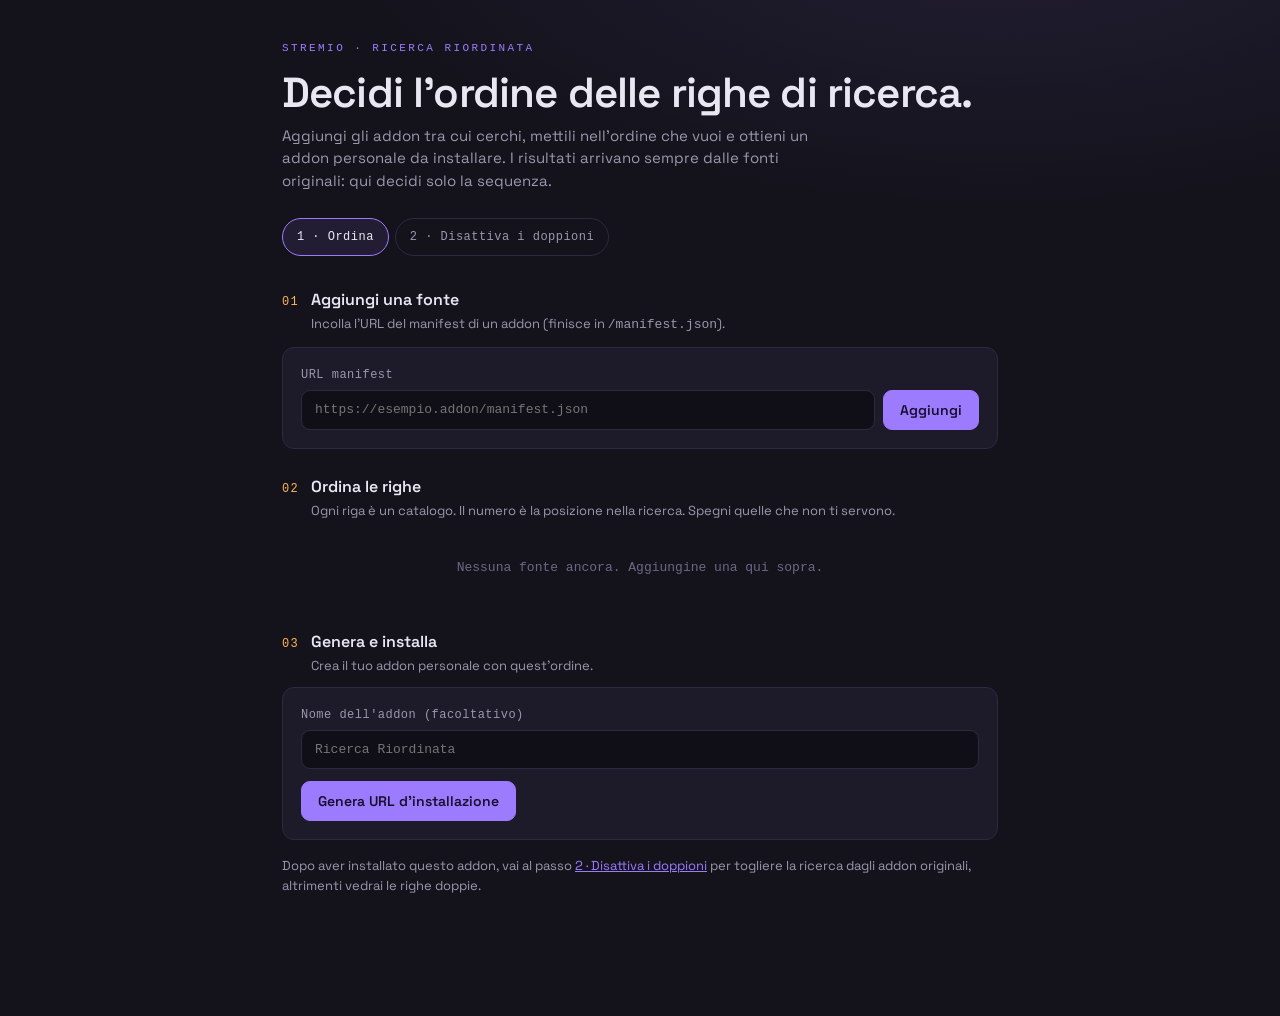
==== index.html @ 7d0d3658 "Alpha" ====
<!doctype html>
<html lang="it">
<head>
<meta charset="utf-8" />
<meta name="viewport" content="width=device-width, initial-scale=1" />
<title>Ricerca Riordinata · Configura</title>
<link rel="preconnect" href="https://fonts.googleapis.com" />
<link href="https://fonts.googleapis.com/css2?family=Space+Grotesk:wght@400;500;600;700&display=swap" rel="stylesheet" />
<link rel="stylesheet" href="/style.css" />
</head>
<body>
<div class="wrap">
  <header class="masthead">
    <p class="eyebrow">Stremio · Ricerca Riordinata</p>
    <h1>Decidi l'ordine delle righe di ricerca.</h1>
    <p class="lede">Aggiungi gli addon tra cui cerchi, mettili nell'ordine che vuoi e ottieni un addon personale da installare. I risultati arrivano sempre dalle fonti originali: qui decidi solo la sequenza.</p>
    <nav class="tabs">
      <a class="tab" href="/" aria-current="page">1 · Ordina</a>
      <a class="tab" href="/setup.html">2 · Disattiva i doppioni</a>
    </nav>
  </header>

  <section class="step">
    <div class="step-head">
      <span class="step-num">01</span>
      <div><h2 class="step-title">Aggiungi una fonte</h2>
      <p class="step-sub">Incolla l'URL del manifest di un addon (finisce in <code>/manifest.json</code>).</p></div>
    </div>
    <div class="card">
      <label class="field" for="murl">URL manifest</label>
      <div class="row-inline">
        <input id="murl" type="text" placeholder="https://esempio.addon/manifest.json" autocomplete="off" />
        <button id="add" class="primary">Aggiungi</button>
      </div>
      <div id="addMsg"></div>
    </div>
  </section>

  <section class="step">
    <div class="step-head">
      <span class="step-num">02</span>
      <div><h2 class="step-title">Ordina le righe</h2>
      <p class="step-sub">Ogni riga è un catalogo. Il numero è la posizione nella ricerca. Spegni quelle che non ti servono.</p></div>
    </div>
    <div id="list" class="sources"></div>
    <div id="emptyState" class="empty">Nessuna fonte ancora. Aggiungine una qui sopra.</div>
  </section>

  <section class="step">
    <div class="step-head">
      <span class="step-num">03</span>
      <div><h2 class="step-title">Genera e installa</h2>
      <p class="step-sub">Crea il tuo addon personale con quest'ordine.</p></div>
    </div>
    <div class="card">
      <label class="field" for="addonName">Nome dell'addon (facoltativo)</label>
      <input id="addonName" type="text" placeholder="Ricerca Riordinata" autocomplete="off" />
      <div style="height:12px"></div>
      <button id="gen" class="primary">Genera URL d'installazione</button>
      <div id="out"></div>
    </div>
    <p class="note" style="margin-top:16px">Dopo aver installato questo addon, vai al passo <a href="/setup.html">2 · Disattiva i doppioni</a> per togliere la ricerca dagli addon originali, altrimenti vedrai le righe doppie.</p>
  </section>
</div>

<script>
const $ = (s) => document.querySelector(s);
let rows = []; // {uid_up, utype, type, name, src, srcName, on}

function b64url(str){
  const bytes = new TextEncoder().encode(str);
  let bin=''; for (const b of bytes) bin += String.fromCharCode(b);
  return btoa(bin).replace(/\+/g,'-').replace(/\//g,'_').replace(/=+$/,'');
}
function isSearchable(cat){
  if (Array.isArray(cat.extra)) return cat.extra.some(e => e && e.name === 'search');
  if (Array.isArray(cat.extraSupported)) return cat.extraSupported.includes('search');
  return false;
}
function banner(el, kind, html){ el.innerHTML = '<div class="banner '+kind+'">'+html+'</div>'; }

async function addAddon(){
  const url = $('#murl').value.trim();
  const msg = $('#addMsg');
  if (!url){ banner(msg,'err','Inserisci un URL.'); return; }
  banner(msg,'warn','Leggo il manifest…');
  try {
    const r = await fetch('/api/manifest?url=' + encodeURIComponent(url));
    const m = await r.json();
    if (m.error) throw new Error(m.error);
    const cats = Array.isArray(m.catalogs) ? m.catalogs.filter(isSearchable) : [];
    if (!cats.length){ banner(msg,'warn','Questo addon non ha cataloghi con ricerca. Niente da aggiungere.'); return; }
    let added = 0;
    for (const c of cats){
      const key = url+'|'+c.type+'|'+c.id;
      if (rows.some(x => x._key === key)) continue;
      rows.push({
        _key: key,
        uid_up: c.id,
        utype: c.type,
        type: c.type,
        name: c.name || (m.name+' '+c.type),
        src: url,
        srcName: m.name || '(addon)',
        on: true,
      });
      added++;
    }
    $('#murl').value = '';
    banner(msg,'ok','Aggiunti '+added+' cataloghi da “'+(m.name||'addon')+'”.');
    render();
  } catch(e){
    banner(msg,'err','Non riesco a leggere questo addon: '+e.message);
  }
}

function move(i, d){
  const j = i + d;
  if (j < 0 || j >= rows.length) return;
  [rows[i], rows[j]] = [rows[j], rows[i]];
  render();
}
function render(){
  const list = $('#list');
  $('#emptyState').style.display = rows.length ? 'none' : 'block';
  list.innerHTML = '';
  rows.forEach((row, i) => {
    const el = document.createElement('div');
    el.className = 'src' + (row.on ? '' : ' off');
    el.innerHTML = `
      <div class="rank">${String(i+1).padStart(2,'0')}</div>
      <div>
        <div class="src-name"><input data-i="${i}" class="nm" type="text" value="${row.name.replace(/"/g,'&quot;')}" /></div>
        <div class="src-meta">${row.srcName} · ${row.utype}/${row.uid_up}</div>
      </div>
      <div class="src-ctrls">
        <span class="tag">${row.type}</span>
        <button class="icon" data-up="${i}" title="Su">↑</button>
        <button class="icon" data-down="${i}" title="Giù">↓</button>
        <button class="icon ghost" data-toggle="${i}" title="Accendi/spegni">${row.on ? '◉' : '◯'}</button>
        <button class="icon ghost" data-del="${i}" title="Rimuovi">✕</button>
      </div>`;
    list.appendChild(el);
  });
  list.querySelectorAll('input.nm').forEach(inp => inp.oninput = e => { rows[+e.target.dataset.i].name = e.target.value; });
  list.querySelectorAll('[data-up]').forEach(b => b.onclick = () => move(+b.dataset.up, -1));
  list.querySelectorAll('[data-down]').forEach(b => b.onclick = () => move(+b.dataset.down, +1));
  list.querySelectorAll('[data-toggle]').forEach(b => b.onclick = () => { const i=+b.dataset.toggle; rows[i].on=!rows[i].on; render(); });
  list.querySelectorAll('[data-del]').forEach(b => b.onclick = () => { rows.splice(+b.dataset.del,1); render(); });
}

function generate(){
  const out = $('#out');
  const active = rows.filter(r => r.on);
  if (!active.length){ banner(out,'err','Accendi almeno una fonte.'); return; }
  const cfg = {
    id: Math.random().toString(36).slice(2,8),
    name: ($('#addonName').value.trim() || 'Ricerca Riordinata'),
    catalogs: active.map((r, i) => ({
      uid: 'c' + i, name: r.name, type: r.type,
      src: r.src, utype: r.utype, uid_up: r.uid_up,
    })),
  };
  const blob = b64url(JSON.stringify(cfg));
  const installUrl = location.origin + '/' + blob + '/manifest.json';
  const deep = 'stremio://' + installUrl.replace(/^https?:\/\//, '');
  const web = 'https://web.stremio.com/#/addons?addon=' + encodeURIComponent(installUrl);
  out.innerHTML = `
    <div class="output">
      <div class="note"><strong>Il tuo addon è pronto.</strong> Installalo, poi disattiva i doppioni al passo 2.</div>
      <div class="url-box">${installUrl}</div>
      <div class="btn-row">
        <button class="primary" id="copyUrl">Copia URL</button>
        <a href="${deep}"><button>Apri in Stremio (app)</button></a>
        <a href="${web}" target="_blank" rel="noopener"><button class="ghost">Apri in Stremio Web</button></a>
      </div>
    </div>`;
  $('#copyUrl').onclick = () => { navigator.clipboard.writeText(installUrl); $('#copyUrl').textContent='Copiato ✓'; };
}

$('#add').onclick = addAddon;
$('#murl').addEventListener('keydown', e => { if (e.key === 'Enter') addAddon(); });
$('#gen').onclick = generate;
render();
</script>
</body>
</html>
---- style.css ----
/* Ricerca Riordinata - stile condiviso
   Direzione: una "console" scura dove ordini le fonti come tracce su un mixer.
   L'ordine E' il contenuto, quindi i numeri di rango (01,02,03) sono significativi,
   non decorativi: sono l'unico vezzo, in mono ambra. */

:root {
  --bg: #14131c;
  --bg-2: #100f17;
  --surface: #1d1b29;
  --surface-2: #242233;
  --line: #2c2940;
  --line-soft: #232136;
  --ink: #e9e7f2;
  --ink-mut: #9b97ad;
  --ink-dim: #6c6884;
  --violet: #9d7bff;
  --violet-press: #8a64ff;
  --amber: #ffb454;
  --green: #5bd6a0;
  --red: #ff6b7d;
  --radius: 12px;
  --mono: ui-monospace, "SF Mono", "JetBrains Mono", Menlo, Consolas, monospace;
  --sans: "Space Grotesk", system-ui, -apple-system, Segoe UI, Roboto, sans-serif;
}

* { box-sizing: border-box; }

body {
  margin: 0;
  background:
    radial-gradient(1100px 480px at 78% -8%, rgba(157, 123, 255, 0.10), transparent 60%),
    var(--bg);
  color: var(--ink);
  font-family: var(--sans);
  line-height: 1.5;
  -webkit-font-smoothing: antialiased;
}

.wrap { max-width: 760px; margin: 0 auto; padding: 40px 22px 96px; }

/* header */
.masthead { margin-bottom: 30px; }
.eyebrow {
  font-family: var(--mono);
  font-size: 11px;
  letter-spacing: 0.22em;
  text-transform: uppercase;
  color: var(--violet);
  margin: 0 0 14px;
}
h1 {
  font-size: clamp(28px, 6vw, 42px);
  letter-spacing: -0.02em;
  font-weight: 600;
  margin: 0 0 10px;
  line-height: 1.05;
}
.lede { color: var(--ink-mut); margin: 0; max-width: 56ch; font-size: 15px; }

.tabs { display: flex; gap: 6px; margin: 26px 0 32px; }
.tab {
  font-family: var(--mono); font-size: 12px; letter-spacing: 0.04em;
  text-decoration: none; color: var(--ink-mut);
  padding: 9px 14px; border: 1px solid var(--line); border-radius: 999px;
}
.tab[aria-current="page"] { color: var(--ink); border-color: var(--violet); background: rgba(157,123,255,0.10); }

/* sections */
.step { margin-bottom: 26px; }
.step-head { display: flex; align-items: baseline; gap: 12px; margin-bottom: 12px; }
.step-num { font-family: var(--mono); font-size: 12px; color: var(--amber); letter-spacing: 0.1em; }
.step-title { font-size: 16px; font-weight: 600; margin: 0; }
.step-sub { color: var(--ink-mut); font-size: 13px; margin: 2px 0 0; }

.card {
  background: var(--surface);
  border: 1px solid var(--line);
  border-radius: var(--radius);
  padding: 18px;
}

/* inputs */
label.field { display: block; font-size: 12px; color: var(--ink-mut); margin-bottom: 6px; font-family: var(--mono); letter-spacing: 0.04em; }
input[type="text"], input[type="email"], input[type="password"], textarea {
  width: 100%; background: var(--bg-2); color: var(--ink);
  border: 1px solid var(--line); border-radius: 9px; padding: 11px 13px;
  font-family: var(--mono); font-size: 13px; outline: none;
}
input:focus, textarea:focus { border-color: var(--violet); box-shadow: 0 0 0 3px rgba(157,123,255,0.16); }
.row-inline { display: flex; gap: 8px; }
.row-inline input { flex: 1; }

/* buttons */
button {
  font-family: var(--sans); font-size: 14px; font-weight: 500;
  border: 1px solid var(--line); background: var(--surface-2); color: var(--ink);
  padding: 10px 16px; border-radius: 9px; cursor: pointer; transition: 0.12s;
}
button:hover { border-color: var(--violet); }
button:active { transform: translateY(1px); }
button.primary { background: var(--violet); border-color: var(--violet); color: #160f2e; font-weight: 600; }
button.primary:hover { background: var(--violet-press); }
button.ghost { background: transparent; }
button:disabled { opacity: 0.45; cursor: not-allowed; }
button.icon { padding: 7px 10px; font-family: var(--mono); font-size: 13px; min-width: 38px; }

/* source list */
.sources { display: flex; flex-direction: column; gap: 8px; margin-top: 4px; }
.src {
  display: grid; grid-template-columns: 42px 1fr auto; align-items: center; gap: 12px;
  background: var(--surface); border: 1px solid var(--line); border-radius: 10px;
  padding: 12px 14px;
}
.src.off { opacity: 0.42; }
.rank { font-family: var(--mono); font-size: 20px; font-weight: 700; color: var(--amber); text-align: center; }
.src.off .rank { color: var(--ink-dim); }
.src-name { font-size: 15px; font-weight: 600; }
.src-name input { font-size: 14px; padding: 6px 8px; }
.src-meta { font-family: var(--mono); font-size: 11px; color: var(--ink-dim); margin-top: 3px; word-break: break-all; }
.src-ctrls { display: flex; gap: 4px; align-items: center; }

.tag { font-family: var(--mono); font-size: 10px; letter-spacing: 0.05em; text-transform: uppercase;
  padding: 2px 7px; border-radius: 5px; border: 1px solid var(--line); color: var(--ink-mut); }

/* output */
.output { background: var(--bg-2); border: 1px solid var(--violet); border-radius: 10px; padding: 16px; margin-top: 6px; }
.url-box { font-family: var(--mono); font-size: 12px; color: var(--green); background: #0c0b12;
  border: 1px solid var(--line); border-radius: 8px; padding: 12px; word-break: break-all; margin: 10px 0; }
.btn-row { display: flex; gap: 8px; flex-wrap: wrap; }

.note { font-size: 13px; color: var(--ink-mut); }
.note strong { color: var(--ink); font-weight: 600; }
.banner { border-radius: 9px; padding: 11px 14px; font-size: 13px; margin: 10px 0; border: 1px solid; }
.banner.warn { color: var(--amber); border-color: rgba(255,180,84,0.4); background: rgba(255,180,84,0.07); }
.banner.ok { color: var(--green); border-color: rgba(91,214,160,0.4); background: rgba(91,214,160,0.08); }
.banner.err { color: var(--red); border-color: rgba(255,107,125,0.4); background: rgba(255,107,125,0.08); }

.muted { color: var(--ink-dim); }
a { color: var(--violet); }
hr.sep { border: none; border-top: 1px solid var(--line-soft); margin: 30px 0; }
.empty { text-align: center; color: var(--ink-dim); font-family: var(--mono); font-size: 13px; padding: 26px 0; }

.checkline { display: flex; align-items: center; gap: 10px; padding: 11px 12px; border: 1px solid var(--line); border-radius: 9px; background: var(--surface); }
.checkline input[type="checkbox"] { width: 17px; height: 17px; accent-color: var(--violet); }
.checkline .nm { font-weight: 600; font-size: 14px; }
.checkline .meta { font-family: var(--mono); font-size: 11px; color: var(--ink-dim); }

@media (max-width: 540px) {
  .src { grid-template-columns: 34px 1fr; }
  .src-ctrls { grid-column: 1 / -1; justify-content: flex-end; margin-top: 8px; }
  .rank { font-size: 17px; }
}
@media (prefers-reduced-motion: reduce) { * { transition: none !important; } }
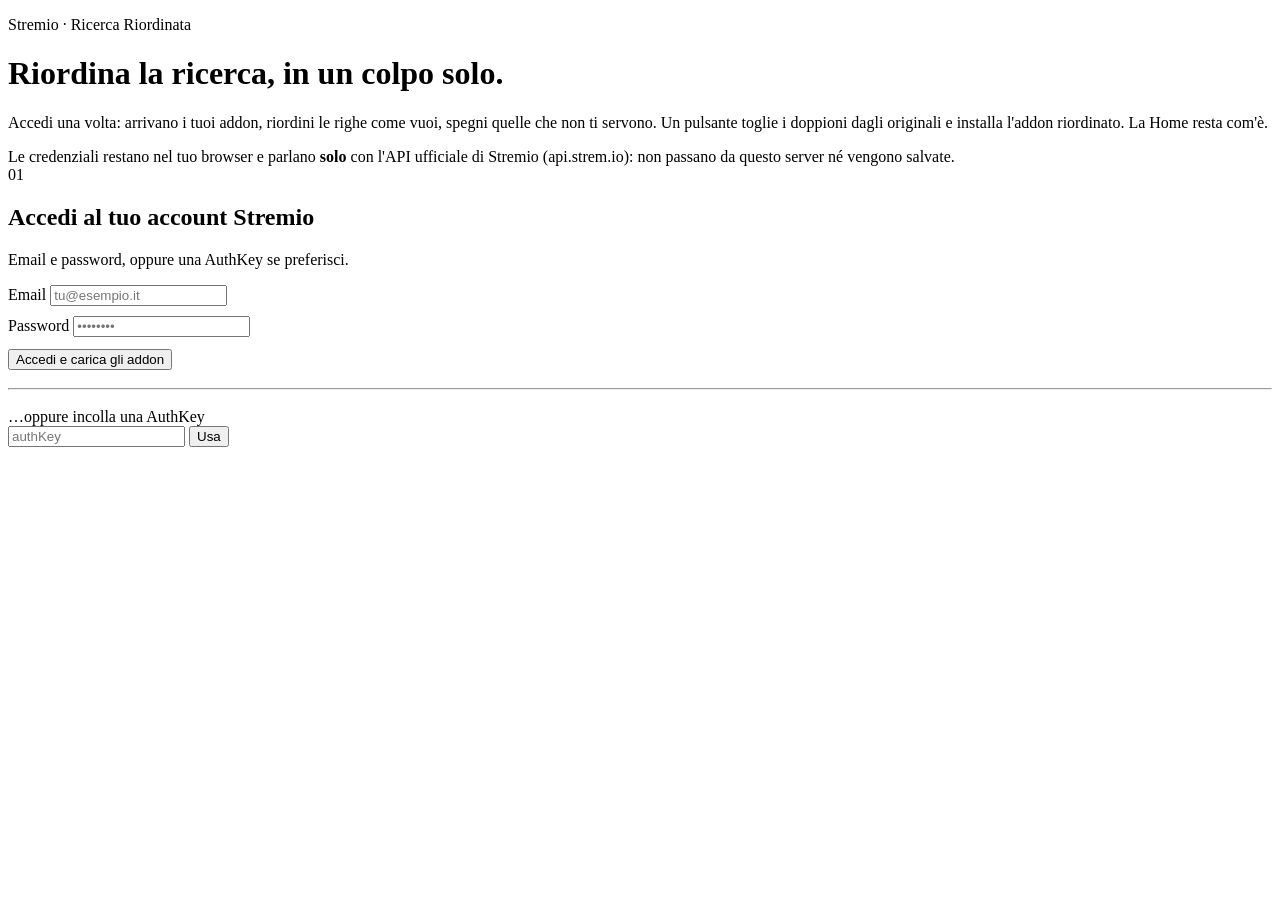
==== commit 1dd5bd7d: "Update" ====
--- a/index.html
+++ b/index.html
@@ -3,7 +3,7 @@
 <head>
 <meta charset="utf-8" />
 <meta name="viewport" content="width=device-width, initial-scale=1" />
-<title>Ricerca Riordinata · Configura</title>
+<title>Ricerca Riordinata · Stremio</title>
 <link rel="preconnect" href="https://fonts.googleapis.com" />
 <link href="https://fonts.googleapis.com/css2?family=Space+Grotesk:wght@400;500;600;700&display=swap" rel="stylesheet" />
 <link rel="stylesheet" href="/style.css" />
@@ -12,176 +12,239 @@
 <div class="wrap">
   <header class="masthead">
     <p class="eyebrow">Stremio · Ricerca Riordinata</p>
-    <h1>Decidi l'ordine delle righe di ricerca.</h1>
-    <p class="lede">Aggiungi gli addon tra cui cerchi, mettili nell'ordine che vuoi e ottieni un addon personale da installare. I risultati arrivano sempre dalle fonti originali: qui decidi solo la sequenza.</p>
-    <nav class="tabs">
-      <a class="tab" href="/" aria-current="page">1 · Ordina</a>
-      <a class="tab" href="/setup.html">2 · Disattiva i doppioni</a>
-    </nav>
+    <h1>Riordina la ricerca, in un colpo solo.</h1>
+    <p class="lede">Accedi una volta: arrivano i tuoi addon, riordini le righe come vuoi, spegni quelle che non ti servono. Un pulsante toglie i doppioni dagli originali e installa l'addon riordinato. La Home resta com'è.</p>
   </header>
 
-  <section class="step">
-    <div class="step-head">
-      <span class="step-num">01</span>
-      <div><h2 class="step-title">Aggiungi una fonte</h2>
-      <p class="step-sub">Incolla l'URL del manifest di un addon (finisce in <code>/manifest.json</code>).</p></div>
+  <div class="banner warn">
+    Le credenziali restano nel tuo browser e parlano <strong>solo</strong> con l'API ufficiale di Stremio (api.strem.io): non passano da questo server né vengono salvate.
+  </div>
+
+  <!-- STEP 1: LOGIN -->
+  <section class="step" id="loginStep">
+    <div class="step-head"><span class="step-num">01</span>
+      <div><h2 class="step-title">Accedi al tuo account Stremio</h2>
+      <p class="step-sub">Email e password, oppure una AuthKey se preferisci.</p></div>
     </div>
     <div class="card">
-      <label class="field" for="murl">URL manifest</label>
+      <label class="field" for="email">Email</label>
+      <input id="email" type="email" autocomplete="username" placeholder="tu@esempio.it" />
+      <div style="height:10px"></div>
+      <label class="field" for="pass">Password</label>
+      <input id="pass" type="password" autocomplete="current-password" placeholder="••••••••" />
+      <div style="height:12px"></div>
+      <button id="login" class="primary">Accedi e carica gli addon</button>
+      <hr class="sep" style="margin:18px 0" />
+      <label class="field" for="authkey">…oppure incolla una AuthKey</label>
       <div class="row-inline">
-        <input id="murl" type="text" placeholder="https://esempio.addon/manifest.json" autocomplete="off" />
-        <button id="add" class="primary">Aggiungi</button>
+        <input id="authkey" type="text" placeholder="authKey" autocomplete="off" />
+        <button id="useKey">Usa</button>
       </div>
-      <div id="addMsg"></div>
+      <div id="authMsg"></div>
     </div>
   </section>
 
-  <section class="step">
-    <div class="step-head">
-      <span class="step-num">02</span>
-      <div><h2 class="step-title">Ordina le righe</h2>
-      <p class="step-sub">Ogni riga è un catalogo. Il numero è la posizione nella ricerca. Spegni quelle che non ti servono.</p></div>
+  <!-- STEP 2: ORDER -->
+  <section class="step" id="orderStep" style="display:none">
+    <div class="step-head"><span class="step-num">02</span>
+      <div><h2 class="step-title">Ordina le righe della ricerca</h2>
+      <p class="step-sub">Il numero è la posizione. Trascina con ↑ ↓, rinomina, spegni quelle che non vuoi.</p></div>
     </div>
     <div id="list" class="sources"></div>
-    <div id="emptyState" class="empty">Nessuna fonte ancora. Aggiungine una qui sopra.</div>
+    <div id="warnProtected"></div>
   </section>
 
-  <section class="step">
-    <div class="step-head">
-      <span class="step-num">03</span>
-      <div><h2 class="step-title">Genera e installa</h2>
-      <p class="step-sub">Crea il tuo addon personale con quest'ordine.</p></div>
+  <!-- STEP 3: APPLY -->
+  <section class="step" id="applyStep" style="display:none">
+    <div class="step-head"><span class="step-num">03</span>
+      <div><h2 class="step-title">Applica e installa</h2>
+      <p class="step-sub">Toglie la ricerca agli originali e installa l'addon riordinato.</p></div>
     </div>
     <div class="card">
-      <label class="field" for="addonName">Nome dell'addon (facoltativo)</label>
+      <label class="field" for="addonName">Nome dell'addon</label>
       <input id="addonName" type="text" placeholder="Ricerca Riordinata" autocomplete="off" />
-      <div style="height:12px"></div>
-      <button id="gen" class="primary">Genera URL d'installazione</button>
-      <div id="out"></div>
-    </div>
-    <p class="note" style="margin-top:16px">Dopo aver installato questo addon, vai al passo <a href="/setup.html">2 · Disattiva i doppioni</a> per togliere la ricerca dagli addon originali, altrimenti vedrai le righe doppie.</p>
+      <div style="height:14px"></div>
+      <div class="btn-row" style="margin-bottom:14px">
+        <button id="backup" class="ghost">Scarica backup</button>
+        <span class="note muted" id="backupNote" style="align-self:center">Scarica il backup per abilitare “Applica”.</span>
+      </div>
+      <button id="apply" class="primary" disabled>Applica e installa</button>
+      <div id="applyMsg"></div>
+    </div>
   </section>
 </div>
 
 <script>
 const $ = (s) => document.querySelector(s);
-let rows = []; // {uid_up, utype, type, name, src, srcName, on}
-
+const API = 'https://api.strem.io/api/';
+let authKey = null;
+let collection = [];   // addons completi dell'account
+let rows = [];         // righe cercabili: {addonIdx, src, addonName, utype, uid_up, type, name, on}
+let didBackup = false;
+
+function banner(el, kind, html){ el.innerHTML = '<div class="banner '+kind+'">'+html+'</div>'; }
+function isProtected(a){ return !!(a.flags && a.flags.protected); }
+function searchableCatalogs(a){
+  const cats = (a.manifest && a.manifest.catalogs) || [];
+  return cats.filter(c =>
+    (Array.isArray(c.extra) && c.extra.some(e => e && e.name === 'search')) ||
+    (Array.isArray(c.extraSupported) && c.extraSupported.includes('search')));
+}
 function b64url(str){
   const bytes = new TextEncoder().encode(str);
   let bin=''; for (const b of bytes) bin += String.fromCharCode(b);
   return btoa(bin).replace(/\+/g,'-').replace(/\//g,'_').replace(/=+$/,'');
 }
-function isSearchable(cat){
-  if (Array.isArray(cat.extra)) return cat.extra.some(e => e && e.name === 'search');
-  if (Array.isArray(cat.extraSupported)) return cat.extraSupported.includes('search');
-  return false;
-}
-function banner(el, kind, html){ el.innerHTML = '<div class="banner '+kind+'">'+html+'</div>'; }
-
-async function addAddon(){
-  const url = $('#murl').value.trim();
-  const msg = $('#addMsg');
-  if (!url){ banner(msg,'err','Inserisci un URL.'); return; }
-  banner(msg,'warn','Leggo il manifest…');
+async function apiPost(method, body){
+  const r = await fetch(API + method, { method:'POST', headers:{'Content-Type':'application/json'}, body: JSON.stringify(body) });
+  return r.json();
+}
+
+async function login(){
+  const email = $('#email').value.trim(), pass = $('#pass').value, msg = $('#authMsg');
+  if (!email || !pass){ banner(msg,'err','Inserisci email e password.'); return; }
+  banner(msg,'warn','Accesso in corso…');
   try {
-    const r = await fetch('/api/manifest?url=' + encodeURIComponent(url));
-    const m = await r.json();
-    if (m.error) throw new Error(m.error);
-    const cats = Array.isArray(m.catalogs) ? m.catalogs.filter(isSearchable) : [];
-    if (!cats.length){ banner(msg,'warn','Questo addon non ha cataloghi con ricerca. Niente da aggiungere.'); return; }
-    let added = 0;
-    for (const c of cats){
-      const key = url+'|'+c.type+'|'+c.id;
-      if (rows.some(x => x._key === key)) continue;
-      rows.push({
-        _key: key,
-        uid_up: c.id,
-        utype: c.type,
-        type: c.type,
-        name: c.name || (m.name+' '+c.type),
-        src: url,
-        srcName: m.name || '(addon)',
-        on: true,
-      });
-      added++;
+    const data = await apiPost('login', { email, password: pass });
+    const key = data && data.result && data.result.authKey;
+    if (!key) throw new Error((data && data.error && data.error.message) || 'credenziali non valide');
+    authKey = key; $('#pass').value = '';
+    await loadCollection();
+  } catch(e){ banner(msg,'err','Accesso fallito: '+e.message+'. Se è un problema di CORS, prova con la AuthKey.'); }
+}
+async function useKey(){
+  const k = $('#authkey').value.trim(), msg = $('#authMsg');
+  if (!k){ banner(msg,'err','Incolla una AuthKey.'); return; }
+  authKey = k; await loadCollection();
+}
+
+async function loadCollection(){
+  const msg = $('#authMsg');
+  banner(msg,'warn','Carico i tuoi addon…');
+  try {
+    const data = await apiPost('addonCollectionGet', { type:'AddonCollectionGet', authKey, update:true });
+    const list = data && data.result && data.result.addons;
+    if (!Array.isArray(list)) throw new Error((data && data.error && data.error.message) || 'risposta inattesa');
+    collection = list;
+
+    rows = [];
+    let protectedSearch = [];
+    list.forEach((a, idx) => {
+      const cats = searchableCatalogs(a);
+      if (!cats.length) return;
+      if (isProtected(a)) { protectedSearch.push((a.manifest&&a.manifest.name)||a.transportName); return; }
+      cats.forEach(c => rows.push({
+        addonIdx: idx, src: a.transportUrl, addonName: (a.manifest&&a.manifest.name)||'(addon)',
+        utype: c.type, uid_up: c.id, type: c.type, name: c.name || ((a.manifest&&a.manifest.name)+' '+c.type), on: true,
+      }));
+    });
+
+    if (!rows.length){ banner(msg,'err','Non ho trovato addon con ricerca da gestire.'); return; }
+    banner(msg,'ok','Caricati '+rows.length+' righe cercabili da '+list.length+' addon.');
+    $('#loginStep').style.display = 'none';
+    $('#orderStep').style.display = 'block';
+    $('#applyStep').style.display = 'block';
+
+    if (protectedSearch.length){
+      $('#warnProtected').innerHTML = '<div class="banner warn">Questi addon sono protetti e non modificabili: <strong>'+protectedSearch.join(', ')+'</strong>. La loro riga di ricerca resterà nella posizione decisa da Stremio.</div>';
     }
-    $('#murl').value = '';
-    banner(msg,'ok','Aggiunti '+added+' cataloghi da “'+(m.name||'addon')+'”.');
     render();
-  } catch(e){
-    banner(msg,'err','Non riesco a leggere questo addon: '+e.message);
-  }
-}
-
-function move(i, d){
-  const j = i + d;
-  if (j < 0 || j >= rows.length) return;
-  [rows[i], rows[j]] = [rows[j], rows[i]];
-  render();
-}
+  } catch(e){ banner(msg,'err','Caricamento non riuscito: '+e.message); }
+}
+
+function move(i,d){ const j=i+d; if(j<0||j>=rows.length)return; [rows[i],rows[j]]=[rows[j],rows[i]]; render(); }
 function render(){
-  const list = $('#list');
-  $('#emptyState').style.display = rows.length ? 'none' : 'block';
-  list.innerHTML = '';
-  rows.forEach((row, i) => {
+  const list = $('#list'); list.innerHTML='';
+  rows.forEach((row,i) => {
     const el = document.createElement('div');
     el.className = 'src' + (row.on ? '' : ' off');
     el.innerHTML = `
       <div class="rank">${String(i+1).padStart(2,'0')}</div>
       <div>
         <div class="src-name"><input data-i="${i}" class="nm" type="text" value="${row.name.replace(/"/g,'&quot;')}" /></div>
-        <div class="src-meta">${row.srcName} · ${row.utype}/${row.uid_up}</div>
+        <div class="src-meta">${row.addonName} · ${row.utype}/${row.uid_up}</div>
       </div>
       <div class="src-ctrls">
         <span class="tag">${row.type}</span>
         <button class="icon" data-up="${i}" title="Su">↑</button>
         <button class="icon" data-down="${i}" title="Giù">↓</button>
         <button class="icon ghost" data-toggle="${i}" title="Accendi/spegni">${row.on ? '◉' : '◯'}</button>
-        <button class="icon ghost" data-del="${i}" title="Rimuovi">✕</button>
       </div>`;
     list.appendChild(el);
   });
-  list.querySelectorAll('input.nm').forEach(inp => inp.oninput = e => { rows[+e.target.dataset.i].name = e.target.value; });
-  list.querySelectorAll('[data-up]').forEach(b => b.onclick = () => move(+b.dataset.up, -1));
-  list.querySelectorAll('[data-down]').forEach(b => b.onclick = () => move(+b.dataset.down, +1));
+  list.querySelectorAll('input.nm').forEach(inp => inp.oninput = e => rows[+e.target.dataset.i].name = e.target.value);
+  list.querySelectorAll('[data-up]').forEach(b => b.onclick = () => move(+b.dataset.up,-1));
+  list.querySelectorAll('[data-down]').forEach(b => b.onclick = () => move(+b.dataset.down,+1));
   list.querySelectorAll('[data-toggle]').forEach(b => b.onclick = () => { const i=+b.dataset.toggle; rows[i].on=!rows[i].on; render(); });
-  list.querySelectorAll('[data-del]').forEach(b => b.onclick = () => { rows.splice(+b.dataset.del,1); render(); });
-}
-
-function generate(){
-  const out = $('#out');
+}
+
+function downloadBackup(){
+  const blob = new Blob([JSON.stringify(collection,null,2)], {type:'application/json'});
+  const a = document.createElement('a');
+  a.href = URL.createObjectURL(blob);
+  a.download = 'stremio-addons-backup-'+new Date().toISOString().slice(0,10)+'.json';
+  a.click();
+  didBackup = true; $('#backupNote').textContent='Backup scaricato ✓'; $('#apply').disabled=false;
+}
+
+function stripSearch(manifest){
+  const m = JSON.parse(JSON.stringify(manifest));
+  (m.catalogs||[]).forEach(c => {
+    if (Array.isArray(c.extra)) c.extra = c.extra.filter(e => !(e && e.name==='search'));
+    if (Array.isArray(c.extraSupported)) c.extraSupported = c.extraSupported.filter(x => x!=='search');
+    if (Array.isArray(c.extraRequired)) c.extraRequired = c.extraRequired.filter(x => x!=='search');
+  });
+  return m;
+}
+
+async function apply(){
+  const msg = $('#applyMsg');
   const active = rows.filter(r => r.on);
-  if (!active.length){ banner(out,'err','Accendi almeno una fonte.'); return; }
+  if (!active.length){ banner(msg,'err','Accendi almeno una riga.'); return; }
+  if (!didBackup){ banner(msg,'err','Scarica prima il backup.'); return; }
+  banner(msg,'warn','Applico le modifiche…');
+
+  // 1) configurazione dell'aggregatore (solo righe accese, nell'ordine attuale)
   const cfg = {
     id: Math.random().toString(36).slice(2,8),
     name: ($('#addonName').value.trim() || 'Ricerca Riordinata'),
-    catalogs: active.map((r, i) => ({
-      uid: 'c' + i, name: r.name, type: r.type,
-      src: r.src, utype: r.utype, uid_up: r.uid_up,
-    })),
+    catalogs: active.map((r,i) => ({ uid:'c'+i, name:r.name, type:r.type, src:r.src, utype:r.utype, uid_up:r.uid_up })),
   };
   const blob = b64url(JSON.stringify(cfg));
   const installUrl = location.origin + '/' + blob + '/manifest.json';
-  const deep = 'stremio://' + installUrl.replace(/^https?:\/\//, '');
-  const web = 'https://web.stremio.com/#/addons?addon=' + encodeURIComponent(installUrl);
-  out.innerHTML = `
-    <div class="output">
-      <div class="note"><strong>Il tuo addon è pronto.</strong> Installalo, poi disattiva i doppioni al passo 2.</div>
-      <div class="url-box">${installUrl}</div>
-      <div class="btn-row">
-        <button class="primary" id="copyUrl">Copia URL</button>
-        <a href="${deep}"><button>Apri in Stremio (app)</button></a>
-        <a href="${web}" target="_blank" rel="noopener"><button class="ghost">Apri in Stremio Web</button></a>
-      </div>
-    </div>`;
-  $('#copyUrl').onclick = () => { navigator.clipboard.writeText(installUrl); $('#copyUrl').textContent='Copiato ✓'; };
-}
-
-$('#add').onclick = addAddon;
-$('#murl').addEventListener('keydown', e => { if (e.key === 'Enter') addAddon(); });
-$('#gen').onclick = generate;
-render();
-</script>
-</body>
-</html>
+  const types = [...new Set(cfg.catalogs.map(c=>c.type))];
+  const aggManifest = {
+    id: 'com.cloudflare.ricerca-riordinata.'+cfg.id, version:'1.0.0', name: cfg.name,
+    description:'Righe della ricerca nell\u0027ordine scelto da te.',
+    resources:['catalog'], types, idPrefixes:[],
+    catalogs: cfg.catalogs.map(c => ({ type:c.type, id:c.uid, name:c.name, extra:[{name:'search',isRequired:true}] })),
+    behaviorHints:{ configurable:true, configurationRequired:false },
+  };
+  const aggDescriptor = { transportUrl: installUrl, transportName: cfg.name, manifest: aggManifest, flags:{} };
+
+  // 2) addon di provenienza a cui togliere la ricerca
+  const sourceIdx = new Set(active.map(r => r.addonIdx));
+
+  // 3) nuova collezione: rimuovo vecchi aggregatori di questo dominio, tolgo la ricerca alle fonti, aggiungo l'aggregatore
+  const next = collection
+    .filter(a => !(a.transportUrl && a.transportUrl.startsWith(location.origin)))
+    .map((a, idx) => sourceIdx.has(idx) ? { ...a, manifest: stripSearch(a.manifest) } : a);
+  next.push(aggDescriptor);
+
+  try {
+    const data = await apiPost('addonCollectionSet', { type:'AddonCollectionSet', authKey, addons: next });
+    if (data && data.error) throw new Error(data.error.message || JSON.stringify(data.error));
+    collection = next;
+    const deep = 'stremio://' + installUrl.replace(/^https?:\/\//,'');
+    msg.innerHTML = '<div class="banner ok"><strong>Fatto.</strong> Ricerca tolta agli originali e addon riordinato installato. <strong>Riavvia Stremio</strong> per vederlo.</div>'
+      + '<div class="output"><div class="note">Se l\u0027addon non comparisse, installalo a mano:</div><div class="url-box">'+installUrl+'</div>'
+      + '<div class="btn-row"><a href="'+deep+'"><button>Apri in Stremio</button></a><button id="copyUrl" class="ghost">Copia URL</button></div></div>';
+    const cp = document.getElementById('copyUrl'); if (cp) cp.onclick = () => { navigator.clipboard.writeText(installUrl); cp.textContent='Copiato ✓'; };
+    $('#apply').disabled = true;
+  } catch(e){ banner(msg,'err','Modifica non riuscita: '+e.message+'. La tua collezione non è stata cambiata; puoi ripristinare dal backup.'); }
+}
+
+$('#login').onclick = login;
+$('#useKey').onclick = useKey;
+$('#backup').onclick = downloadBackup;
+$('#apply').onclick = apply;
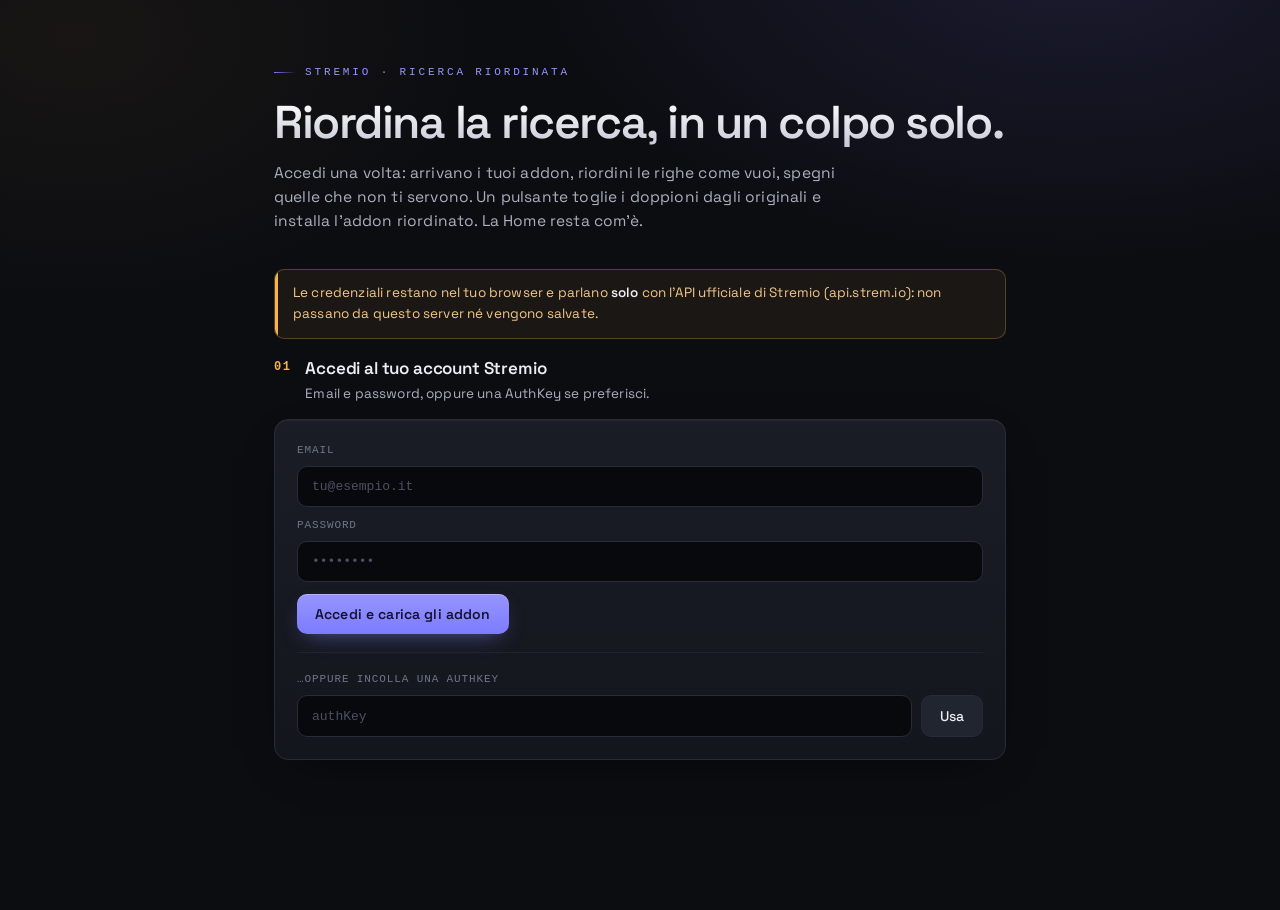
==== commit b68011b9: "Bugfix" ====
--- a/index.html
+++ b/index.html
@@ -248,3 +248,6 @@
 $('#useKey').onclick = useKey;
 $('#backup').onclick = downloadBackup;
 $('#apply').onclick = apply;
+</script>
+</body>
+</html>
--- a/style.css
+++ b/style.css
@@ -0,0 +1,367 @@
+/* ============================================================
+   Ricerca Riordinata — foglio di stile
+   Direzione: una "console" professionale e scura dove ordini
+   le fonti come canali su un mixer. L'ordine E' il contenuto,
+   quindi i numeri di rango sono l'unico elemento acceso (ambra).
+   Tutto il resto e' disciplinato e silenzioso.
+   ============================================================ */
+
+:root {
+  /* superfici a strati, blu-nero profondo (non nero piatto) */
+  --bg:        #0c0d11;
+  --bg-deep:   #08090c;
+  --surface:   #14161d;
+  --surface-2: #1a1d26;
+  --surface-3: #21252f;
+  --line:      #282c38;
+  --line-2:    #20232d;
+  --hairline:  rgba(255, 255, 255, 0.055);
+
+  /* inchiostro */
+  --ink:   #eceef5;
+  --ink-2: #aab0c0;
+  --ink-3: #6f7689;
+  --ink-4: #4b5063;
+
+  /* accento iris + segnale ambra (la firma) */
+  --iris:      #7c7bff;
+  --iris-bri:  #9695ff;
+  --iris-dim:  #5b5ae0;
+  --iris-soft: rgba(124, 123, 255, 0.13);
+  --iris-line: rgba(124, 123, 255, 0.40);
+  --amber:     #f4b350;
+  --green:     #4fd1a0;
+  --red:       #ff6b81;
+
+  --radius:   14px;
+  --radius-s: 10px;
+  --mono: ui-monospace, "JetBrains Mono", "SF Mono", Menlo, Consolas, monospace;
+  --sans: "Space Grotesk", system-ui, -apple-system, "Segoe UI", Roboto, sans-serif;
+
+  --sh-card: inset 0 1px 0 var(--hairline), 0 14px 44px -24px rgba(0,0,0,0.9);
+  --sh-pop:  0 18px 50px -20px rgba(0,0,0,0.85);
+  --ease: cubic-bezier(0.22, 0.61, 0.36, 1);
+}
+
+* { box-sizing: border-box; }
+html { -webkit-text-size-adjust: 100%; }
+
+body {
+  margin: 0;
+  color: var(--ink);
+  font-family: var(--sans);
+  font-size: 16px;
+  line-height: 1.55;
+  letter-spacing: 0.01em;
+  -webkit-font-smoothing: antialiased;
+  text-rendering: optimizeLegibility;
+  background:
+    radial-gradient(900px 520px at 84% -6%, var(--iris-soft), transparent 62%),
+    radial-gradient(700px 460px at 6% 4%, rgba(244,179,80,0.05), transparent 60%),
+    var(--bg);
+  background-attachment: fixed;
+}
+
+.wrap {
+  max-width: 780px;
+  margin: 0 auto;
+  padding: 56px 24px 120px;
+}
+
+/* ---------- intestazione ---------- */
+.masthead { margin-bottom: 36px; animation: rise 0.6s var(--ease) both; }
+.eyebrow {
+  font-family: var(--mono);
+  font-size: 11px;
+  font-weight: 500;
+  letter-spacing: 0.26em;
+  text-transform: uppercase;
+  color: var(--iris-bri);
+  margin: 0 0 18px;
+  display: inline-flex;
+  align-items: center;
+  gap: 9px;
+}
+.eyebrow::before {
+  content: "";
+  width: 22px; height: 1px;
+  background: linear-gradient(90deg, var(--iris), transparent);
+}
+h1 {
+  font-size: clamp(30px, 6.2vw, 46px);
+  font-weight: 600;
+  line-height: 1.04;
+  letter-spacing: -0.032em;
+  margin: 0 0 14px;
+  background: linear-gradient(180deg, #ffffff, #c5c8d6);
+  -webkit-background-clip: text;
+  background-clip: text;
+  color: transparent;
+}
+.lede {
+  margin: 0;
+  max-width: 60ch;
+  color: var(--ink-2);
+  font-size: 15.5px;
+}
+
+/* ---------- banner ---------- */
+.banner {
+  position: relative;
+  border-radius: var(--radius-s);
+  padding: 13px 16px 13px 18px;
+  font-size: 13.5px;
+  margin: 16px 0;
+  border: 1px solid var(--line);
+  background: var(--surface);
+  overflow: hidden;
+}
+.banner::before {
+  content: "";
+  position: absolute; left: 0; top: 0; bottom: 0;
+  width: 3px;
+}
+.banner strong { color: var(--ink); font-weight: 600; }
+.banner.warn { color: #f3c98a; border-color: rgba(244,179,80,0.28); background: rgba(244,179,80,0.06); }
+.banner.warn::before { background: var(--amber); }
+.banner.ok   { color: #9ce8c8; border-color: rgba(79,209,160,0.30); background: rgba(79,209,160,0.07); }
+.banner.ok::before { background: var(--green); }
+.banner.err  { color: #ff9aa9; border-color: rgba(255,107,129,0.32); background: rgba(255,107,129,0.07); }
+.banner.err::before { background: var(--red); }
+
+/* ---------- step ---------- */
+.step { margin-bottom: 30px; animation: rise 0.6s var(--ease) both; }
+.step:nth-of-type(2) { animation-delay: 0.04s; }
+.step:nth-of-type(3) { animation-delay: 0.08s; }
+.step-head { display: flex; align-items: flex-start; gap: 14px; margin-bottom: 14px; }
+.step-num {
+  font-family: var(--mono);
+  font-size: 12px;
+  font-weight: 600;
+  color: var(--amber);
+  letter-spacing: 0.12em;
+  padding: 3px 0 0;
+  flex: 0 0 auto;
+}
+.step-title { font-size: 17px; font-weight: 600; margin: 0; letter-spacing: -0.01em; }
+.step-sub { color: var(--ink-2); font-size: 13.5px; margin: 3px 0 0; }
+
+/* ---------- card ---------- */
+.card {
+  background: linear-gradient(180deg, var(--surface-2), var(--surface));
+  border: 1px solid var(--line);
+  border-radius: var(--radius);
+  padding: 22px;
+  box-shadow: var(--sh-card);
+}
+
+/* ---------- form ---------- */
+label.field {
+  display: block;
+  font-family: var(--mono);
+  font-size: 11px;
+  letter-spacing: 0.08em;
+  text-transform: uppercase;
+  color: var(--ink-3);
+  margin-bottom: 7px;
+}
+input[type="text"], input[type="email"], input[type="password"], textarea {
+  width: 100%;
+  background: var(--bg-deep);
+  color: var(--ink);
+  border: 1px solid var(--line);
+  border-radius: var(--radius-s);
+  padding: 12px 14px;
+  font-family: var(--mono);
+  font-size: 13px;
+  outline: none;
+  transition: border-color 0.16s var(--ease), box-shadow 0.16s var(--ease);
+}
+input::placeholder { color: var(--ink-4); }
+input:focus, textarea:focus {
+  border-color: var(--iris);
+  box-shadow: 0 0 0 3px var(--iris-soft);
+}
+.row-inline { display: flex; gap: 9px; }
+.row-inline input { flex: 1; }
+
+/* ---------- bottoni ---------- */
+button {
+  font-family: var(--sans);
+  font-size: 14px;
+  font-weight: 500;
+  letter-spacing: 0.01em;
+  color: var(--ink);
+  background: var(--surface-3);
+  border: 1px solid var(--line);
+  padding: 11px 18px;
+  border-radius: var(--radius-s);
+  cursor: pointer;
+  transition: transform 0.08s var(--ease), border-color 0.16s var(--ease),
+              background 0.16s var(--ease), box-shadow 0.16s var(--ease);
+}
+button:hover { border-color: var(--iris-line); background: #262a35; }
+button:active { transform: translateY(1px); }
+button:focus-visible { outline: none; box-shadow: 0 0 0 3px var(--iris-soft); }
+
+button.primary {
+  color: #14132e;
+  font-weight: 600;
+  border: none;
+  background: linear-gradient(180deg, var(--iris-bri), var(--iris));
+  box-shadow: 0 1px 0 rgba(255,255,255,0.25) inset, 0 8px 22px -10px rgba(124,123,255,0.7);
+}
+button.primary:hover { background: linear-gradient(180deg, #a3a2ff, var(--iris-bri)); }
+button.ghost { background: transparent; }
+button.ghost:hover { background: var(--iris-soft); }
+button:disabled { opacity: 0.42; cursor: not-allowed; transform: none; box-shadow: none; }
+button.icon {
+  padding: 0;
+  width: 38px; height: 38px;
+  font-family: var(--mono);
+  font-size: 14px;
+  display: inline-grid;
+  place-items: center;
+}
+
+/* ---------- lista fonti (channel strips) ---------- */
+.sources { display: flex; flex-direction: column; gap: 9px; }
+.src {
+  position: relative;
+  display: grid;
+  grid-template-columns: 50px 1fr auto;
+  align-items: center;
+  gap: 14px;
+  background: linear-gradient(180deg, var(--surface-2), var(--surface));
+  border: 1px solid var(--line);
+  border-radius: 12px;
+  padding: 13px 15px;
+  box-shadow: var(--sh-card);
+  transition: border-color 0.16s var(--ease), box-shadow 0.16s var(--ease), opacity 0.16s var(--ease);
+}
+.src::before {
+  content: "";
+  position: absolute; left: 0; top: 10px; bottom: 10px;
+  width: 2px; border-radius: 2px;
+  background: var(--iris);
+  opacity: 0;
+  transition: opacity 0.16s var(--ease);
+}
+.src:hover { border-color: var(--iris-line); }
+.src:hover::before { opacity: 0.9; }
+.src.off { opacity: 0.4; filter: saturate(0.4); }
+
+.rank {
+  font-family: var(--mono);
+  font-size: 22px;
+  font-weight: 700;
+  color: var(--amber);
+  text-align: center;
+  font-variant-numeric: tabular-nums;
+  text-shadow: 0 0 22px rgba(244,179,80,0.28);
+}
+.src.off .rank { color: var(--ink-4); text-shadow: none; }
+
+.src-name { font-size: 15px; font-weight: 600; }
+.src-name input {
+  width: 100%;
+  font-family: var(--sans);
+  font-size: 14.5px;
+  font-weight: 600;
+  padding: 7px 9px;
+  background: transparent;
+  border-color: transparent;
+}
+.src-name input:hover { border-color: var(--line); }
+.src-name input:focus { background: var(--bg-deep); border-color: var(--iris); }
+.src-meta {
+  font-family: var(--mono);
+  font-size: 11px;
+  color: var(--ink-3);
+  margin-top: 4px;
+  padding-left: 9px;
+  word-break: break-all;
+}
+.src-ctrls { display: flex; gap: 5px; align-items: center; }
+
+.tag {
+  font-family: var(--mono);
+  font-size: 10px;
+  font-weight: 500;
+  letter-spacing: 0.06em;
+  text-transform: uppercase;
+  color: var(--ink-2);
+  padding: 4px 9px;
+  border-radius: 6px;
+  border: 1px solid var(--line);
+  background: var(--bg-deep);
+}
+
+/* ---------- output / install ---------- */
+.output {
+  margin-top: 16px;
+  background: var(--bg-deep);
+  border: 1px solid var(--iris-line);
+  border-radius: 12px;
+  padding: 18px;
+  box-shadow: 0 0 0 1px rgba(124,123,255,0.08), var(--sh-pop);
+}
+.url-box {
+  font-family: var(--mono);
+  font-size: 12px;
+  color: var(--green);
+  background: #060709;
+  border: 1px solid var(--line);
+  border-radius: 9px;
+  padding: 13px 14px;
+  word-break: break-all;
+  margin: 12px 0;
+  box-shadow: inset 0 0 30px rgba(79,209,160,0.05);
+}
+.btn-row { display: flex; gap: 9px; flex-wrap: wrap; align-items: center; }
+.btn-row a { text-decoration: none; }
+
+/* ---------- testo di servizio ---------- */
+.note { font-size: 13.5px; color: var(--ink-2); }
+.note strong { color: var(--ink); font-weight: 600; }
+.muted { color: var(--ink-3); }
+a { color: var(--iris-bri); text-decoration-color: var(--iris-dim); text-underline-offset: 2px; }
+a:hover { color: #b4b3ff; }
+
+hr.sep { border: none; border-top: 1px solid var(--line-2); margin: 22px 0; }
+.empty {
+  text-align: center;
+  color: var(--ink-4);
+  font-family: var(--mono);
+  font-size: 13px;
+  padding: 30px 0;
+  border: 1px dashed var(--line);
+  border-radius: 12px;
+}
+
+code {
+  font-family: var(--mono);
+  font-size: 0.88em;
+  color: var(--iris-bri);
+  background: var(--iris-soft);
+  padding: 1px 6px;
+  border-radius: 5px;
+}
+
+/* ---------- movimento ---------- */
+@keyframes rise {
+  from { opacity: 0; transform: translateY(10px); }
+  to   { opacity: 1; transform: translateY(0); }
+}
+
+/* ---------- responsive ---------- */
+@media (max-width: 560px) {
+  .wrap { padding: 40px 18px 90px; }
+  .src { grid-template-columns: 40px 1fr; }
+  .src-ctrls { grid-column: 1 / -1; justify-content: flex-end; margin-top: 6px; }
+  .rank { font-size: 19px; }
+}
+
+@media (prefers-reduced-motion: reduce) {
+  *, *::before, *::after { animation: none !important; transition: none !important; }
+}
